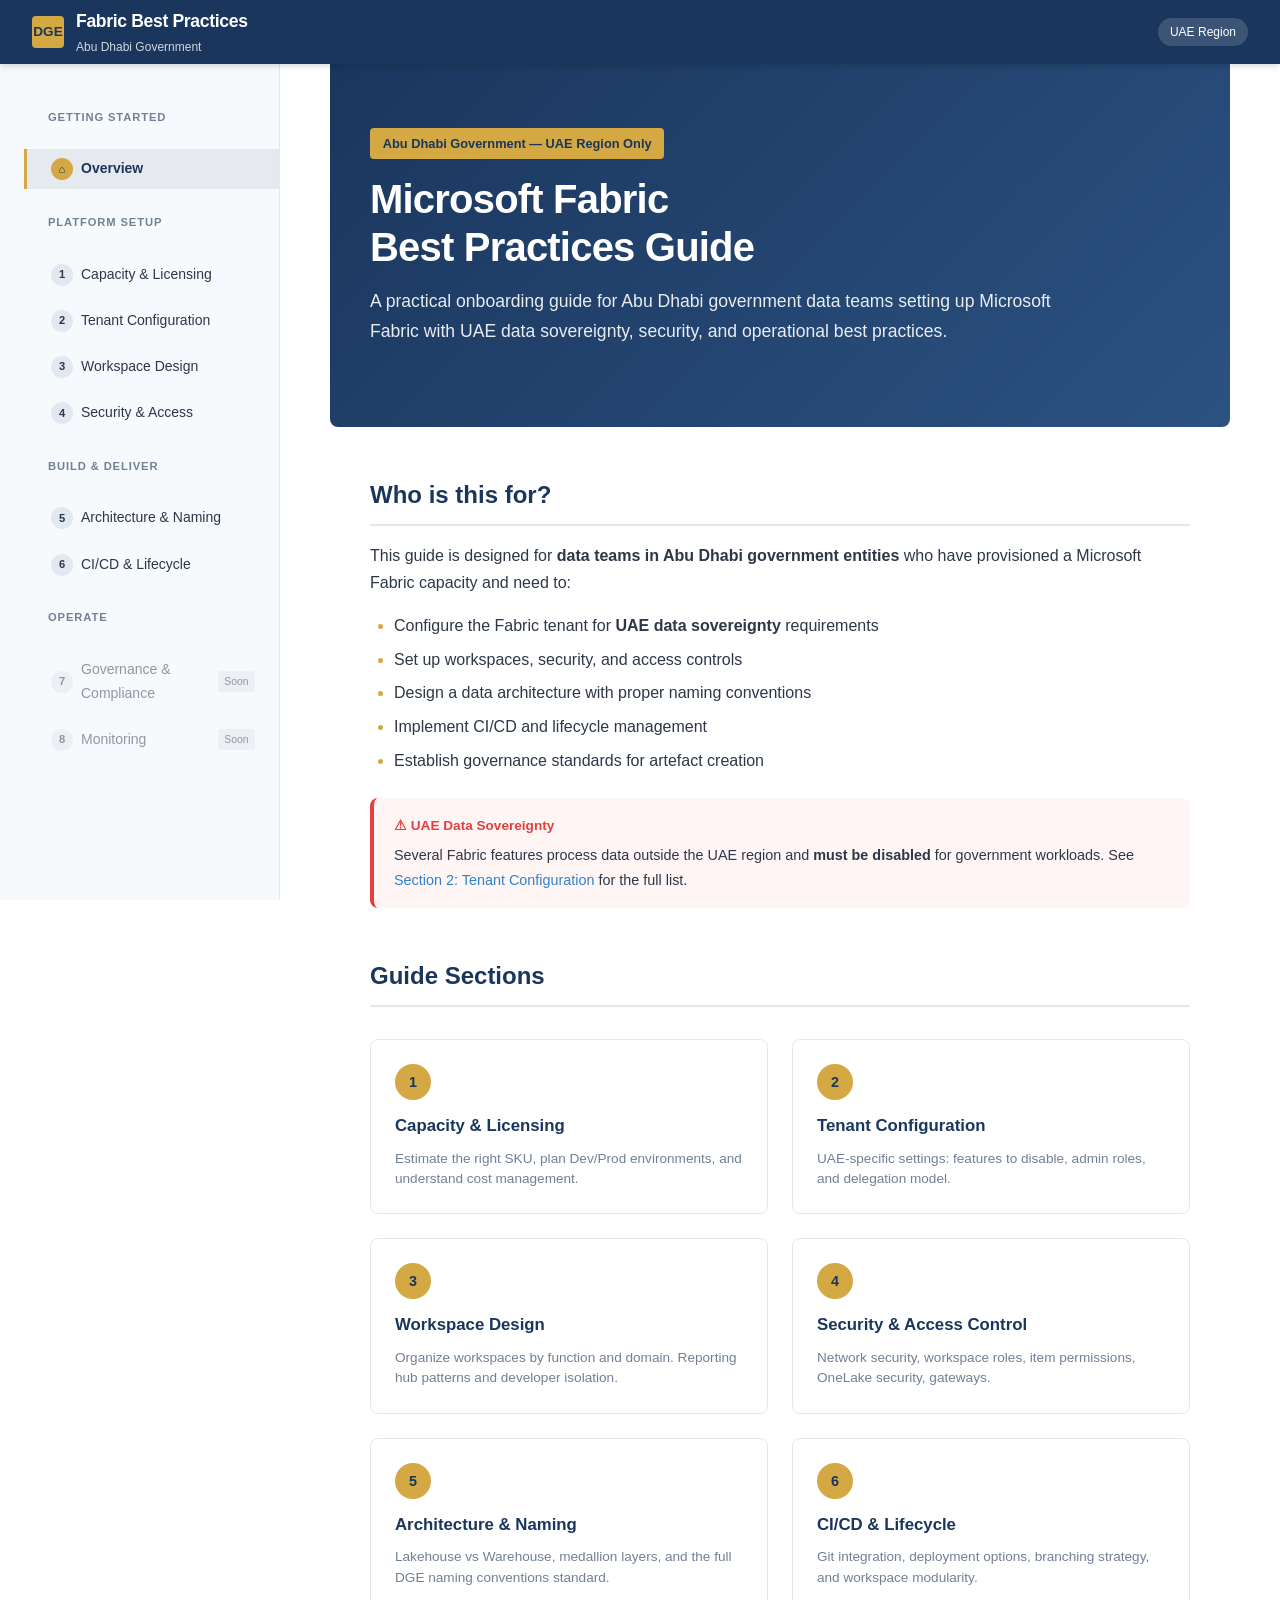
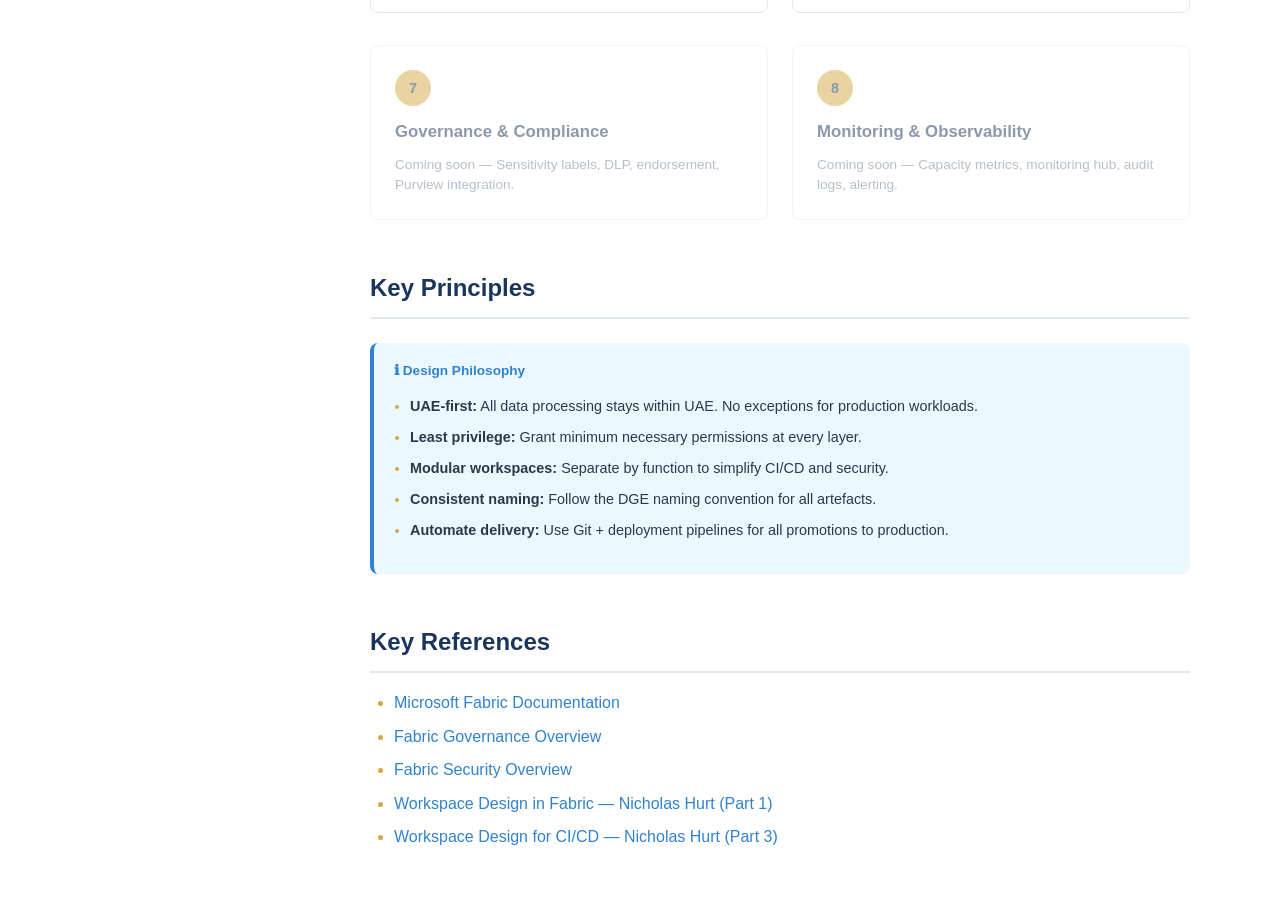
==== index.html @ be798774 "Initial commit: Fabric best practices static site" ====
<!DOCTYPE html>
<html lang="en">
<head>
    <meta charset="UTF-8">
    <meta name="viewport" content="width=device-width, initial-scale=1.0">
    <title>Microsoft Fabric Best Practices — Abu Dhabi Government</title>
    <link rel="stylesheet" href="css/style.css">
</head>
<body>
    <!-- Header -->
    <header class="site-header">
        <button class="mobile-menu-btn" onclick="toggleSidebar()" aria-label="Toggle menu">☰</button>
        <a href="index.html" class="logo">
            <div class="logo-icon">DGE</div>
            <div>
                <div class="logo-text">Fabric Best Practices</div>
                <div class="logo-subtitle">Abu Dhabi Government</div>
            </div>
        </a>
        <div class="header-right">
            <span class="header-badge">UAE Region</span>
        </div>
    </header>

    <!-- Sidebar -->
    <nav class="sidebar" id="sidebar">
        <ul class="sidebar-nav">
            <li class="sidebar-section">
                <div class="sidebar-section-title">Getting Started</div>
            </li>
            <li><a href="index.html" class="sidebar-link active">
                <span class="link-number">⌂</span> Overview
            </a></li>

            <li class="sidebar-section">
                <div class="sidebar-section-title">Platform Setup</div>
            </li>
            <li><a href="pages/capacity-planning.html" class="sidebar-link">
                <span class="link-number">1</span> Capacity & Licensing
            </a></li>
            <li><a href="pages/tenant-configuration.html" class="sidebar-link">
                <span class="link-number">2</span> Tenant Configuration
            </a></li>
            <li><a href="pages/workspace-design.html" class="sidebar-link">
                <span class="link-number">3</span> Workspace Design
            </a></li>
            <li><a href="pages/security-access.html" class="sidebar-link">
                <span class="link-number">4</span> Security & Access
            </a></li>

            <li class="sidebar-section">
                <div class="sidebar-section-title">Build & Deliver</div>
            </li>
            <li><a href="pages/data-architecture.html" class="sidebar-link">
                <span class="link-number">5</span> Architecture & Naming
            </a></li>
            <li><a href="pages/cicd.html" class="sidebar-link">
                <span class="link-number">6</span> CI/CD & Lifecycle
            </a></li>

            <li class="sidebar-section">
                <div class="sidebar-section-title">Operate</div>
            </li>
            <li><a href="#" class="sidebar-link coming-soon">
                <span class="link-number">7</span> Governance & Compliance
            </a></li>
            <li><a href="#" class="sidebar-link coming-soon">
                <span class="link-number">8</span> Monitoring
            </a></li>
        </ul>
    </nav>

    <!-- Main Content -->
    <main class="main-content">
        <div class="page-content">
            <!-- Hero -->
            <div class="hero">
                <div class="hero-badge">Abu Dhabi Government — UAE Region Only</div>
                <h1>Microsoft Fabric<br>Best Practices Guide</h1>
                <p>A practical onboarding guide for Abu Dhabi government data teams setting up Microsoft Fabric with UAE data sovereignty, security, and operational best practices.</p>
            </div>

            <!-- Context -->
            <h2>Who is this for?</h2>
            <p>This guide is designed for <strong>data teams in Abu Dhabi government entities</strong> who have provisioned a Microsoft Fabric capacity and need to:</p>
            <ul>
                <li>Configure the Fabric tenant for <strong>UAE data sovereignty</strong> requirements</li>
                <li>Set up workspaces, security, and access controls</li>
                <li>Design a data architecture with proper naming conventions</li>
                <li>Implement CI/CD and lifecycle management</li>
                <li>Establish governance standards for artefact creation</li>
            </ul>

            <div class="callout callout-danger">
                <div class="callout-title">⚠ UAE Data Sovereignty</div>
                <div class="callout-body">
                    Several Fabric features process data outside the UAE region and <strong>must be disabled</strong> for government workloads. See <a href="pages/tenant-configuration.html">Section 2: Tenant Configuration</a> for the full list.
                </div>
            </div>

            <!-- Sections -->
            <h2>Guide Sections</h2>

            <div class="card-grid">
                <a href="pages/capacity-planning.html" class="card">
                    <div class="card-number">1</div>
                    <div class="card-title">Capacity & Licensing</div>
                    <div class="card-desc">Estimate the right SKU, plan Dev/Prod environments, and understand cost management.</div>
                </a>

                <a href="pages/tenant-configuration.html" class="card">
                    <div class="card-number">2</div>
                    <div class="card-title">Tenant Configuration</div>
                    <div class="card-desc">UAE-specific settings: features to disable, admin roles, and delegation model.</div>
                </a>

                <a href="pages/workspace-design.html" class="card">
                    <div class="card-number">3</div>
                    <div class="card-title">Workspace Design</div>
                    <div class="card-desc">Organize workspaces by function and domain. Reporting hub patterns and developer isolation.</div>
                </a>

                <a href="pages/security-access.html" class="card">
                    <div class="card-number">4</div>
                    <div class="card-title">Security & Access Control</div>
                    <div class="card-desc">Network security, workspace roles, item permissions, OneLake security, gateways.</div>
                </a>

                <a href="pages/data-architecture.html" class="card">
                    <div class="card-number">5</div>
                    <div class="card-title">Architecture & Naming</div>
                    <div class="card-desc">Lakehouse vs Warehouse, medallion layers, and the full DGE naming conventions standard.</div>
                </a>

                <a href="pages/cicd.html" class="card">
                    <div class="card-number">6</div>
                    <div class="card-title">CI/CD & Lifecycle</div>
                    <div class="card-desc">Git integration, deployment options, branching strategy, and workspace modularity.</div>
                </a>
            </div>

            <div class="card-grid">
                <div class="card" style="opacity:0.5; pointer-events:none;">
                    <div class="card-number">7</div>
                    <div class="card-title">Governance & Compliance</div>
                    <div class="card-desc">Coming soon — Sensitivity labels, DLP, endorsement, Purview integration.</div>
                </div>

                <div class="card" style="opacity:0.5; pointer-events:none;">
                    <div class="card-number">8</div>
                    <div class="card-title">Monitoring & Observability</div>
                    <div class="card-desc">Coming soon — Capacity metrics, monitoring hub, audit logs, alerting.</div>
                </div>
            </div>

            <!-- Key Principles -->
            <h2>Key Principles</h2>
            <div class="callout callout-info">
                <div class="callout-title">ℹ Design Philosophy</div>
                <div class="callout-body">
                    <ul style="margin-left: 1rem;">
                        <li><strong>UAE-first:</strong> All data processing stays within UAE. No exceptions for production workloads.</li>
                        <li><strong>Least privilege:</strong> Grant minimum necessary permissions at every layer.</li>
                        <li><strong>Modular workspaces:</strong> Separate by function to simplify CI/CD and security.</li>
                        <li><strong>Consistent naming:</strong> Follow the DGE naming convention for all artefacts.</li>
                        <li><strong>Automate delivery:</strong> Use Git + deployment pipelines for all promotions to production.</li>
                    </ul>
                </div>
            </div>

            <!-- References -->
            <h2>Key References</h2>
            <ul>
                <li><a href="https://learn.microsoft.com/en-us/fabric/" target="_blank">Microsoft Fabric Documentation</a></li>
                <li><a href="https://learn.microsoft.com/en-us/fabric/governance/governance-compliance-overview" target="_blank">Fabric Governance Overview</a></li>
                <li><a href="https://learn.microsoft.com/en-us/fabric/security/security-overview" target="_blank">Fabric Security Overview</a></li>
                <li><a href="https://medium.com/microsoftazure/thoughts-on-workspace-design-in-microsoft-fabric-f99f79ac6f32" target="_blank">Workspace Design in Fabric — Nicholas Hurt (Part 1)</a></li>
                <li><a href="https://medium.com/@Nicholas_Hurt/thoughts-on-workspace-design-in-microsoft-fabric-part-3-optimizing-ci-cd-in-microsoft-fabric-a4823a432f62" target="_blank">Workspace Design for CI/CD — Nicholas Hurt (Part 3)</a></li>
            </ul>
        </div>
    </main>

    <script>
        function toggleSidebar() {
            document.getElementById('sidebar').classList.toggle('open');
        }
    </script>
</body>
</html>
---- css/style.css ----
/* ===== CSS Variables ===== */
:root {
    --primary: #1a365d;
    --primary-light: #2c5282;
    --accent: #d4a843;
    --accent-light: #e8c872;
    --bg: #ffffff;
    --bg-alt: #f7fafc;
    --bg-dark: #1a202c;
    --text: #2d3748;
    --text-light: #718096;
    --text-inverse: #ffffff;
    --border: #e2e8f0;
    --code-bg: #1e293b;
    --code-text: #e2e8f0;
    --success: #38a169;
    --danger: #e53e3e;
    --warning: #d69e2e;
    --info: #3182ce;
    --sidebar-width: 280px;
    --header-height: 64px;
    --radius: 8px;
    --shadow: 0 1px 3px rgba(0,0,0,0.1), 0 1px 2px rgba(0,0,0,0.06);
    --shadow-md: 0 4px 6px rgba(0,0,0,0.07), 0 2px 4px rgba(0,0,0,0.06);
    --shadow-lg: 0 10px 15px rgba(0,0,0,0.1), 0 4px 6px rgba(0,0,0,0.05);
    --transition: all 0.2s ease;
}

/* ===== Reset & Base ===== */
*, *::before, *::after {
    box-sizing: border-box;
    margin: 0;
    padding: 0;
}

html {
    scroll-behavior: smooth;
    font-size: 16px;
}

body {
    font-family: 'Segoe UI', -apple-system, BlinkMacSystemFont, sans-serif;
    color: var(--text);
    background: var(--bg);
    line-height: 1.7;
    -webkit-font-smoothing: antialiased;
}

/* ===== Header ===== */
.site-header {
    position: fixed;
    top: 0;
    left: 0;
    right: 0;
    height: var(--header-height);
    background: var(--primary);
    color: var(--text-inverse);
    display: flex;
    align-items: center;
    padding: 0 2rem;
    z-index: 1000;
    box-shadow: var(--shadow-md);
}

.site-header .logo {
    display: flex;
    align-items: center;
    gap: 0.75rem;
    text-decoration: none;
    color: var(--text-inverse);
}

.site-header .logo-icon {
    width: 32px;
    height: 32px;
    background: var(--accent);
    border-radius: 4px;
    display: flex;
    align-items: center;
    justify-content: center;
    font-weight: 700;
    font-size: 0.85rem;
    color: var(--primary);
}

.site-header .logo-text {
    font-size: 1.1rem;
    font-weight: 600;
    letter-spacing: -0.02em;
}

.site-header .logo-subtitle {
    font-size: 0.75rem;
    opacity: 0.8;
    font-weight: 400;
}

.header-right {
    margin-left: auto;
    display: flex;
    align-items: center;
    gap: 1rem;
}

.header-badge {
    background: rgba(255,255,255,0.15);
    padding: 0.25rem 0.75rem;
    border-radius: 20px;
    font-size: 0.75rem;
    font-weight: 500;
}

/* ===== Sidebar ===== */
.sidebar {
    position: fixed;
    top: var(--header-height);
    left: 0;
    bottom: 0;
    width: var(--sidebar-width);
    background: var(--bg-alt);
    border-right: 1px solid var(--border);
    overflow-y: auto;
    padding: 1.5rem 0;
    z-index: 900;
    transition: transform 0.3s ease;
}

.sidebar-nav {
    list-style: none;
}

.sidebar-section {
    padding: 0.5rem 1.5rem;
    margin-top: 1rem;
}

.sidebar-section:first-child {
    margin-top: 0;
}

.sidebar-section-title {
    font-size: 0.7rem;
    text-transform: uppercase;
    letter-spacing: 0.08em;
    color: var(--text-light);
    font-weight: 600;
    margin-bottom: 0.5rem;
}

.sidebar-link {
    display: flex;
    align-items: center;
    gap: 0.5rem;
    padding: 0.5rem 1.5rem;
    color: var(--text);
    text-decoration: none;
    font-size: 0.875rem;
    border-left: 3px solid transparent;
    transition: var(--transition);
}

.sidebar-link:hover {
    background: var(--border);
    color: var(--primary);
}

.sidebar-link.active {
    background: rgba(26, 54, 93, 0.08);
    color: var(--primary);
    border-left-color: var(--accent);
    font-weight: 600;
}

.sidebar-link .link-number {
    display: inline-flex;
    align-items: center;
    justify-content: center;
    width: 22px;
    height: 22px;
    background: var(--border);
    border-radius: 50%;
    font-size: 0.7rem;
    font-weight: 600;
    flex-shrink: 0;
}

.sidebar-link.active .link-number {
    background: var(--accent);
    color: var(--primary);
}

.sidebar-link.coming-soon {
    opacity: 0.5;
    pointer-events: none;
}

.sidebar-link.coming-soon::after {
    content: 'Soon';
    font-size: 0.65rem;
    background: var(--border);
    padding: 0.1rem 0.4rem;
    border-radius: 3px;
    margin-left: auto;
}

/* ===== Main Content ===== */
.main-content {
    margin-left: var(--sidebar-width);
    margin-top: var(--header-height);
    min-height: calc(100vh - var(--header-height));
}

.page-content {
    max-width: 900px;
    margin: 0 auto;
    padding: 3rem 2.5rem;
}

/* ===== Typography ===== */
h1 {
    font-size: 2.25rem;
    font-weight: 700;
    color: var(--primary);
    line-height: 1.2;
    margin-bottom: 0.5rem;
    letter-spacing: -0.02em;
}

h2 {
    font-size: 1.5rem;
    font-weight: 600;
    color: var(--primary);
    margin-top: 3rem;
    margin-bottom: 1rem;
    padding-bottom: 0.5rem;
    border-bottom: 2px solid var(--border);
}

h3 {
    font-size: 1.2rem;
    font-weight: 600;
    color: var(--primary-light);
    margin-top: 2rem;
    margin-bottom: 0.75rem;
}

h4 {
    font-size: 1rem;
    font-weight: 600;
    color: var(--text);
    margin-top: 1.5rem;
    margin-bottom: 0.5rem;
}

p {
    margin-bottom: 1rem;
}

/* ===== Page Header ===== */
.page-header {
    margin-bottom: 2.5rem;
    padding-bottom: 1.5rem;
    border-bottom: 1px solid var(--border);
}

.page-header .page-subtitle {
    font-size: 1.1rem;
    color: var(--text-light);
    margin-top: 0.5rem;
}

.page-header .page-meta {
    display: flex;
    gap: 1rem;
    margin-top: 1rem;
    font-size: 0.8rem;
    color: var(--text-light);
}

.page-meta-item {
    display: flex;
    align-items: center;
    gap: 0.3rem;
}

/* ===== Tables ===== */
.table-wrapper {
    overflow-x: auto;
    margin: 1.5rem 0;
    border-radius: var(--radius);
    box-shadow: var(--shadow);
}

table {
    width: 100%;
    border-collapse: collapse;
    font-size: 0.875rem;
}

thead th {
    background: var(--primary);
    color: var(--text-inverse);
    font-weight: 600;
    text-align: left;
    padding: 0.75rem 1rem;
    white-space: nowrap;
}

tbody td {
    padding: 0.75rem 1rem;
    border-bottom: 1px solid var(--border);
    vertical-align: top;
}

tbody tr:hover {
    background: var(--bg-alt);
}

tbody tr:last-child td {
    border-bottom: none;
}

tr.row-recommended {
    background: #ebf8ff;
    border-left: 4px solid var(--info);
}

tr.row-recommended td:first-child {
    font-weight: 700;
}

tr.row-recommended:hover {
    background: #d4edfc;
}

/* ===== Code Blocks ===== */
code {
    font-family: 'Cascadia Code', 'Fira Code', 'Consolas', monospace;
    font-size: 0.85em;
    background: var(--bg-alt);
    padding: 0.15em 0.4em;
    border-radius: 3px;
    border: 1px solid var(--border);
}

pre {
    background: var(--code-bg);
    color: var(--code-text);
    padding: 1.25rem 1.5rem;
    border-radius: var(--radius);
    overflow-x: auto;
    margin: 1.5rem 0;
    line-height: 1.6;
    box-shadow: var(--shadow);
}

pre code {
    background: none;
    padding: 0;
    border: none;
    color: inherit;
    font-size: 0.85rem;
}

/* ===== Callout Boxes ===== */
.callout {
    padding: 1rem 1.25rem;
    border-radius: var(--radius);
    margin: 1.5rem 0;
    border-left: 4px solid;
}

.callout-title {
    font-weight: 600;
    font-size: 0.85rem;
    margin-bottom: 0.4rem;
    display: flex;
    align-items: center;
    gap: 0.4rem;
}

.callout-body {
    font-size: 0.9rem;
}

.callout-info {
    background: #ebf8ff;
    border-color: var(--info);
}

.callout-info .callout-title { color: var(--info); }

.callout-warning {
    background: #fffff0;
    border-color: var(--warning);
}

.callout-warning .callout-title { color: var(--warning); }

.callout-danger {
    background: #fff5f5;
    border-color: var(--danger);
}

.callout-danger .callout-title { color: var(--danger); }

.callout-success {
    background: #f0fff4;
    border-color: var(--success);
}

.callout-success .callout-title { color: var(--success); }

/* ===== Badge ===== */
.badge {
    display: inline-block;
    padding: 0.2rem 0.5rem;
    border-radius: 3px;
    font-size: 0.7rem;
    font-weight: 600;
    text-transform: uppercase;
    letter-spacing: 0.03em;
}

.badge-disable {
    background: #fed7d7;
    color: #c53030;
}

.badge-enable {
    background: #c6f6d5;
    color: #276749;
}

.badge-review {
    background: #fefcbf;
    color: #975a16;
}

/* ===== Cards ===== */
.card-grid {
    display: grid;
    grid-template-columns: repeat(auto-fit, minmax(280px, 1fr));
    gap: 1.5rem;
    margin: 2rem 0;
}

.card {
    background: var(--bg);
    border: 1px solid var(--border);
    border-radius: var(--radius);
    padding: 1.5rem;
    transition: var(--transition);
    text-decoration: none;
    color: inherit;
}

.card:hover {
    box-shadow: var(--shadow-lg);
    border-color: var(--accent);
    transform: translateY(-2px);
}

.card-number {
    display: inline-flex;
    align-items: center;
    justify-content: center;
    width: 36px;
    height: 36px;
    background: var(--accent);
    color: var(--primary);
    border-radius: 50%;
    font-weight: 700;
    font-size: 0.9rem;
    margin-bottom: 0.75rem;
}

.card-title {
    font-size: 1.05rem;
    font-weight: 600;
    color: var(--primary);
    margin-bottom: 0.5rem;
}

.card-desc {
    font-size: 0.85rem;
    color: var(--text-light);
    line-height: 1.5;
}

/* ===== Lists ===== */
ul, ol {
    margin: 0.75rem 0 1rem 1.5rem;
}

li {
    margin-bottom: 0.4rem;
}

li::marker {
    color: var(--accent);
}

/* ===== Links ===== */
a {
    color: var(--info);
    text-decoration: none;
    transition: var(--transition);
}

a:hover {
    color: var(--primary-light);
    text-decoration: underline;
}

/* ===== Landing Page ===== */
.hero {
    background: linear-gradient(135deg, var(--primary) 0%, var(--primary-light) 100%);
    color: var(--text-inverse);
    padding: 4rem 2.5rem;
    margin: -3rem -2.5rem 3rem;
    border-radius: 0 0 var(--radius) var(--radius);
}

.hero h1 {
    color: var(--text-inverse);
    font-size: 2.5rem;
    margin-bottom: 1rem;
}

.hero p {
    font-size: 1.1rem;
    opacity: 0.9;
    max-width: 700px;
}

.hero .hero-badge {
    display: inline-block;
    background: var(--accent);
    color: var(--primary);
    padding: 0.3rem 0.8rem;
    border-radius: 4px;
    font-size: 0.8rem;
    font-weight: 600;
    margin-bottom: 1rem;
}

/* ===== Folder Tree ===== */
.folder-tree {
    background: var(--code-bg);
    color: var(--code-text);
    padding: 1.25rem 1.5rem;
    border-radius: var(--radius);
    font-family: 'Cascadia Code', 'Consolas', monospace;
    font-size: 0.85rem;
    line-height: 1.8;
    margin: 1.5rem 0;
}

.folder-tree .folder { color: #fbbf24; }
.folder-tree .file { color: #93c5fd; }
.folder-tree .comment { color: #6b7280; font-style: italic; }

/* ===== Flow Diagram ===== */
.flow-diagram {
    display: flex;
    flex-direction: column;
    align-items: center;
    gap: 0;
    margin: 1.5rem 0;
}

.flow-stage {
    width: 100%;
    border: 2px solid var(--border);
    border-radius: var(--radius);
    padding: 1.25rem 1.5rem;
    background: var(--bg);
}

.flow-stage__label {
    font-size: 0.75rem;
    font-weight: 700;
    text-transform: uppercase;
    letter-spacing: 0.05em;
    margin-bottom: 0.75rem;
    padding: 0.25rem 0.75rem;
    border-radius: 4px;
    display: inline-block;
}

.flow-stage--dev {
    border-color: #3182ce;
}

.flow-stage--dev .flow-stage__label {
    background: #ebf8ff;
    color: #2b6cb0;
}

.flow-stage--cicd {
    border-color: var(--accent);
}

.flow-stage--cicd .flow-stage__label {
    background: #fef9e7;
    color: #92600a;
}

.flow-stage--prod {
    border-color: var(--success);
}

.flow-stage--prod .flow-stage__label {
    background: #f0fff4;
    color: #276749;
}

.flow-stage__steps {
    display: flex;
    flex-wrap: wrap;
    align-items: center;
    gap: 0.4rem;
}

.flow-stage__steps--numbered {
    flex-direction: column;
    align-items: flex-start;
    gap: 0.35rem;
}

.flow-stage__steps--numbered .flow-step {
    background: var(--bg-alt);
}

.flow-step {
    background: var(--bg-alt);
    border: 1px solid var(--border);
    border-radius: 4px;
    padding: 0.3rem 0.65rem;
    font-size: 0.82rem;
    white-space: nowrap;
}

.flow-step--highlight {
    background: #ebf8ff;
    border-color: #3182ce;
    font-weight: 600;
}

.flow-arrow {
    color: var(--text-light);
    font-size: 0.9rem;
    font-weight: 700;
}

.flow-connector {
    font-size: 1.4rem;
    color: var(--text-light);
    line-height: 1;
    padding: 0.3rem 0;
}

/* ===== Responsive ===== */
.mobile-menu-btn {
    display: none;
    background: none;
    border: none;
    color: var(--text-inverse);
    font-size: 1.5rem;
    cursor: pointer;
    padding: 0.5rem;
}

@media (max-width: 1024px) {
    .sidebar {
        transform: translateX(-100%);
    }

    .sidebar.open {
        transform: translateX(0);
    }

    .main-content {
        margin-left: 0;
    }

    .mobile-menu-btn {
        display: block;
    }
}

@media (max-width: 768px) {
    .page-content {
        padding: 2rem 1.25rem;
    }

    h1 { font-size: 1.75rem; }
    h2 { font-size: 1.3rem; }

    .hero {
        padding: 2.5rem 1.25rem;
        margin: -2rem -1.25rem 2rem;
    }

    .hero h1 { font-size: 1.75rem; }

    .card-grid {
        grid-template-columns: 1fr;
    }

    table {
        font-size: 0.8rem;
    }

    thead th, tbody td {
        padding: 0.5rem 0.6rem;
    }
}

/* ===== Collapsible Details ===== */
details {
    margin: 0.75rem 0 1.5rem;
    border: 1px solid var(--border);
    border-radius: var(--radius);
    overflow: hidden;
}

details summary {
    padding: 0.6rem 1rem;
    background: var(--bg-alt);
    cursor: pointer;
    font-size: 0.85rem;
    font-weight: 500;
    color: var(--text-light);
    transition: var(--transition);
    user-select: none;
    list-style: none;
}

details summary::-webkit-details-marker {
    display: none;
}

details summary::before {
    content: '▸ ';
    font-size: 0.75rem;
    margin-right: 0.3rem;
}

details[open] summary::before {
    content: '▾ ';
}

details summary:hover {
    background: var(--border);
    color: var(--text);
}

details[open] summary {
    border-bottom: 1px solid var(--border);
    color: var(--text);
}

details pre {
    margin: 0;
    border-radius: 0;
    box-shadow: none;
}

/* ===== Utility ===== */
.text-muted { color: var(--text-light); }
.text-small { font-size: 0.85rem; }
.mt-1 { margin-top: 0.5rem; }
.mt-2 { margin-top: 1rem; }
.mt-3 { margin-top: 1.5rem; }
.mb-1 { margin-bottom: 0.5rem; }
.mb-2 { margin-bottom: 1rem; }
.mb-3 { margin-bottom: 1.5rem; }
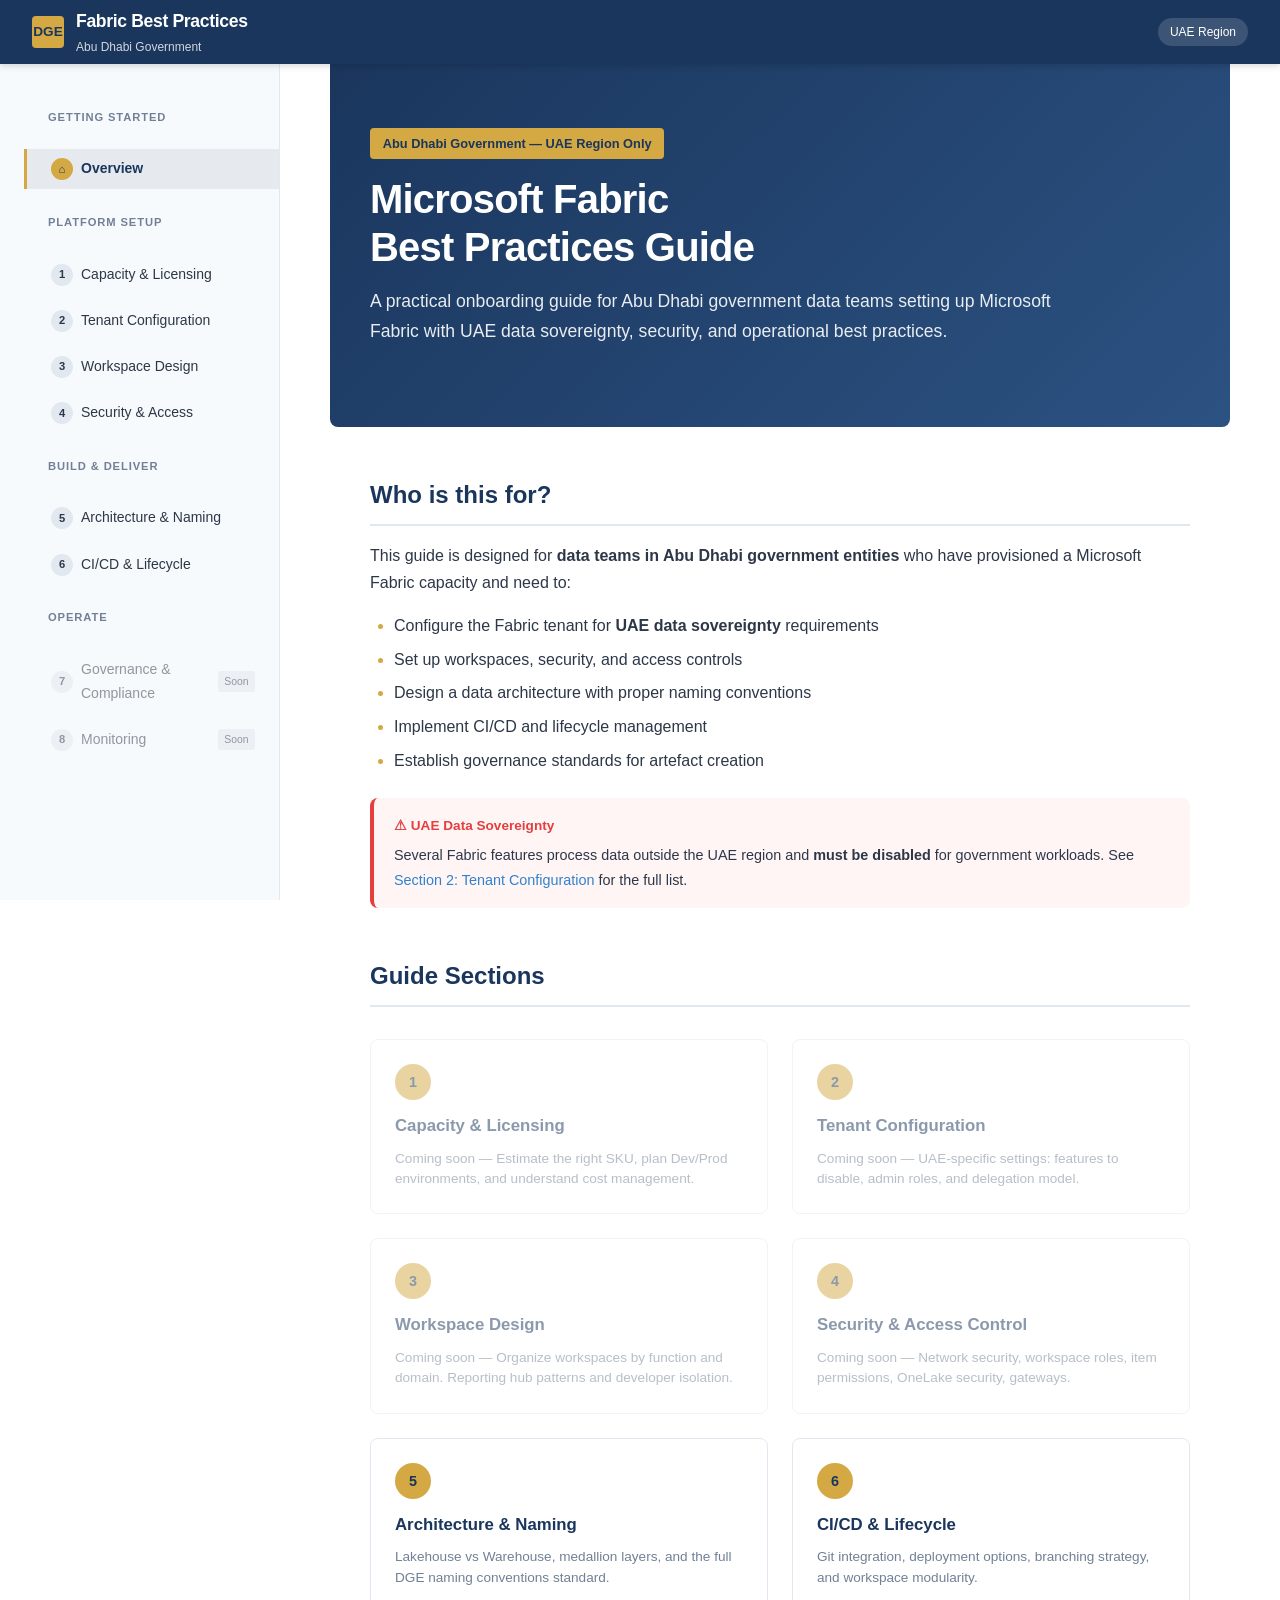
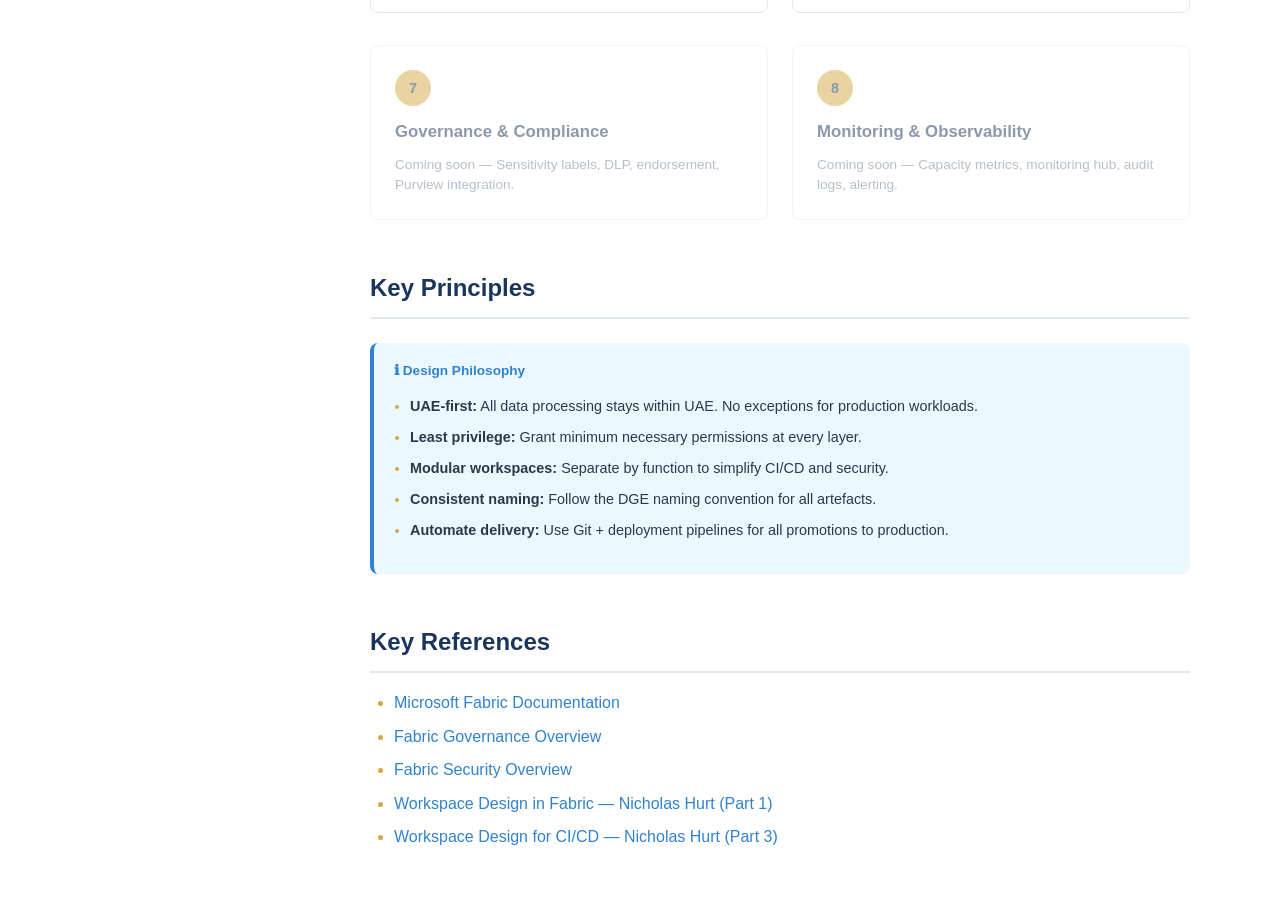
==== commit 60c18538: "Disable sections 1-4 as coming soon" ====
--- a/index.html
+++ b/index.html
@@ -102,29 +102,29 @@
             <h2>Guide Sections</h2>
 
             <div class="card-grid">
-                <a href="pages/capacity-planning.html" class="card">
+                <div class="card" style="opacity:0.5; pointer-events:none;">
                     <div class="card-number">1</div>
                     <div class="card-title">Capacity & Licensing</div>
-                    <div class="card-desc">Estimate the right SKU, plan Dev/Prod environments, and understand cost management.</div>
-                </a>
+                    <div class="card-desc">Coming soon — Estimate the right SKU, plan Dev/Prod environments, and understand cost management.</div>
+                </div>
 
-                <a href="pages/tenant-configuration.html" class="card">
+                <div class="card" style="opacity:0.5; pointer-events:none;">
                     <div class="card-number">2</div>
                     <div class="card-title">Tenant Configuration</div>
-                    <div class="card-desc">UAE-specific settings: features to disable, admin roles, and delegation model.</div>
-                </a>
+                    <div class="card-desc">Coming soon — UAE-specific settings: features to disable, admin roles, and delegation model.</div>
+                </div>
 
-                <a href="pages/workspace-design.html" class="card">
+                <div class="card" style="opacity:0.5; pointer-events:none;">
                     <div class="card-number">3</div>
                     <div class="card-title">Workspace Design</div>
-                    <div class="card-desc">Organize workspaces by function and domain. Reporting hub patterns and developer isolation.</div>
-                </a>
+                    <div class="card-desc">Coming soon — Organize workspaces by function and domain. Reporting hub patterns and developer isolation.</div>
+                </div>
 
-                <a href="pages/security-access.html" class="card">
+                <div class="card" style="opacity:0.5; pointer-events:none;">
                     <div class="card-number">4</div>
                     <div class="card-title">Security & Access Control</div>
-                    <div class="card-desc">Network security, workspace roles, item permissions, OneLake security, gateways.</div>
-                </a>
+                    <div class="card-desc">Coming soon — Network security, workspace roles, item permissions, OneLake security, gateways.</div>
+                </div>
 
                 <a href="pages/data-architecture.html" class="card">
                     <div class="card-number">5</div>
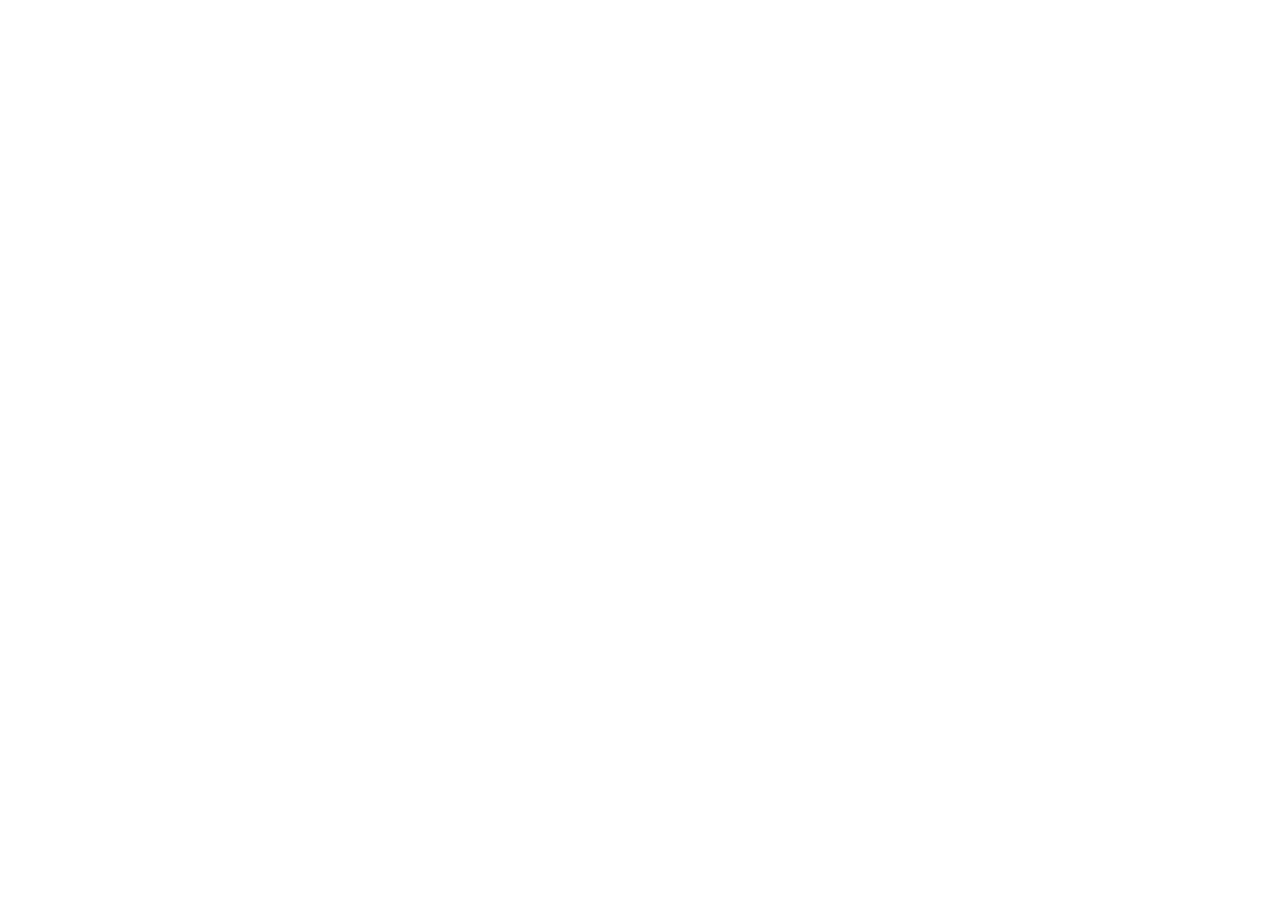
==== commit 4c5af584: "Move administration guide off root" ====
--- a/index.html
+++ b/index.html
@@ -1,189 +1,12 @@
 <!DOCTYPE html>
 <html lang="en">
 <head>
-    <meta charset="UTF-8">
-    <meta name="viewport" content="width=device-width, initial-scale=1.0">
-    <title>Microsoft Fabric Best Practices — Abu Dhabi Government</title>
-    <link rel="stylesheet" href="css/style.css">
+  <meta charset="UTF-8">
+  <meta name="viewport" content="width=device-width, initial-scale=1.0">
+  <title></title>
+  <style>
+    html, body { width: 100%; min-height: 100%; margin: 0; background: #ffffff; }
+  </style>
 </head>
-<body>
-    <!-- Header -->
-    <header class="site-header">
-        <button class="mobile-menu-btn" onclick="toggleSidebar()" aria-label="Toggle menu">☰</button>
-        <a href="index.html" class="logo">
-            <div class="logo-icon">DGE</div>
-            <div>
-                <div class="logo-text">Fabric Best Practices</div>
-                <div class="logo-subtitle">Abu Dhabi Government</div>
-            </div>
-        </a>
-        <div class="header-right">
-            <span class="header-badge">UAE Region</span>
-        </div>
-    </header>
-
-    <!-- Sidebar -->
-    <nav class="sidebar" id="sidebar">
-        <ul class="sidebar-nav">
-            <li class="sidebar-section">
-                <div class="sidebar-section-title">Getting Started</div>
-            </li>
-            <li><a href="index.html" class="sidebar-link active">
-                <span class="link-number">⌂</span> Overview
-            </a></li>
-
-            <li class="sidebar-section">
-                <div class="sidebar-section-title">Platform Setup</div>
-            </li>
-            <li><a href="pages/capacity-planning.html" class="sidebar-link">
-                <span class="link-number">1</span> Capacity & Licensing
-            </a></li>
-            <li><a href="pages/tenant-configuration.html" class="sidebar-link">
-                <span class="link-number">2</span> Tenant Configuration
-            </a></li>
-            <li><a href="pages/workspace-design.html" class="sidebar-link">
-                <span class="link-number">3</span> Workspace Design
-            </a></li>
-            <li><a href="pages/security-access.html" class="sidebar-link">
-                <span class="link-number">4</span> Security & Access
-            </a></li>
-
-            <li class="sidebar-section">
-                <div class="sidebar-section-title">Build & Deliver</div>
-            </li>
-            <li><a href="pages/data-architecture.html" class="sidebar-link">
-                <span class="link-number">5</span> Architecture & Naming
-            </a></li>
-            <li><a href="pages/cicd.html" class="sidebar-link">
-                <span class="link-number">6</span> CI/CD & Lifecycle
-            </a></li>
-
-            <li class="sidebar-section">
-                <div class="sidebar-section-title">Operate</div>
-            </li>
-            <li><a href="#" class="sidebar-link coming-soon">
-                <span class="link-number">7</span> Governance & Compliance
-            </a></li>
-            <li><a href="#" class="sidebar-link coming-soon">
-                <span class="link-number">8</span> Monitoring
-            </a></li>
-        </ul>
-    </nav>
-
-    <!-- Main Content -->
-    <main class="main-content">
-        <div class="page-content">
-            <!-- Hero -->
-            <div class="hero">
-                <div class="hero-badge">Abu Dhabi Government — UAE Region Only</div>
-                <h1>Microsoft Fabric<br>Best Practices Guide</h1>
-                <p>A practical onboarding guide for Abu Dhabi government data teams setting up Microsoft Fabric with UAE data sovereignty, security, and operational best practices.</p>
-            </div>
-
-            <!-- Context -->
-            <h2>Who is this for?</h2>
-            <p>This guide is designed for <strong>data teams in Abu Dhabi government entities</strong> who have provisioned a Microsoft Fabric capacity and need to:</p>
-            <ul>
-                <li>Configure the Fabric tenant for <strong>UAE data sovereignty</strong> requirements</li>
-                <li>Set up workspaces, security, and access controls</li>
-                <li>Design a data architecture with proper naming conventions</li>
-                <li>Implement CI/CD and lifecycle management</li>
-                <li>Establish governance standards for artefact creation</li>
-            </ul>
-
-            <div class="callout callout-danger">
-                <div class="callout-title">⚠ UAE Data Sovereignty</div>
-                <div class="callout-body">
-                    Several Fabric features process data outside the UAE region and <strong>must be disabled</strong> for government workloads. See <a href="pages/tenant-configuration.html">Section 2: Tenant Configuration</a> for the full list.
-                </div>
-            </div>
-
-            <!-- Sections -->
-            <h2>Guide Sections</h2>
-
-            <div class="card-grid">
-                <div class="card" style="opacity:0.5; pointer-events:none;">
-                    <div class="card-number">1</div>
-                    <div class="card-title">Capacity & Licensing</div>
-                    <div class="card-desc">Coming soon — Estimate the right SKU, plan Dev/Prod environments, and understand cost management.</div>
-                </div>
-
-                <div class="card" style="opacity:0.5; pointer-events:none;">
-                    <div class="card-number">2</div>
-                    <div class="card-title">Tenant Configuration</div>
-                    <div class="card-desc">Coming soon — UAE-specific settings: features to disable, admin roles, and delegation model.</div>
-                </div>
-
-                <div class="card" style="opacity:0.5; pointer-events:none;">
-                    <div class="card-number">3</div>
-                    <div class="card-title">Workspace Design</div>
-                    <div class="card-desc">Coming soon — Organize workspaces by function and domain. Reporting hub patterns and developer isolation.</div>
-                </div>
-
-                <div class="card" style="opacity:0.5; pointer-events:none;">
-                    <div class="card-number">4</div>
-                    <div class="card-title">Security & Access Control</div>
-                    <div class="card-desc">Coming soon — Network security, workspace roles, item permissions, OneLake security, gateways.</div>
-                </div>
-
-                <a href="pages/data-architecture.html" class="card">
-                    <div class="card-number">5</div>
-                    <div class="card-title">Architecture & Naming</div>
-                    <div class="card-desc">Lakehouse vs Warehouse, medallion layers, and the full DGE naming conventions standard.</div>
-                </a>
-
-                <a href="pages/cicd.html" class="card">
-                    <div class="card-number">6</div>
-                    <div class="card-title">CI/CD & Lifecycle</div>
-                    <div class="card-desc">Git integration, deployment options, branching strategy, and workspace modularity.</div>
-                </a>
-            </div>
-
-            <div class="card-grid">
-                <div class="card" style="opacity:0.5; pointer-events:none;">
-                    <div class="card-number">7</div>
-                    <div class="card-title">Governance & Compliance</div>
-                    <div class="card-desc">Coming soon — Sensitivity labels, DLP, endorsement, Purview integration.</div>
-                </div>
-
-                <div class="card" style="opacity:0.5; pointer-events:none;">
-                    <div class="card-number">8</div>
-                    <div class="card-title">Monitoring & Observability</div>
-                    <div class="card-desc">Coming soon — Capacity metrics, monitoring hub, audit logs, alerting.</div>
-                </div>
-            </div>
-
-            <!-- Key Principles -->
-            <h2>Key Principles</h2>
-            <div class="callout callout-info">
-                <div class="callout-title">ℹ Design Philosophy</div>
-                <div class="callout-body">
-                    <ul style="margin-left: 1rem;">
-                        <li><strong>UAE-first:</strong> All data processing stays within UAE. No exceptions for production workloads.</li>
-                        <li><strong>Least privilege:</strong> Grant minimum necessary permissions at every layer.</li>
-                        <li><strong>Modular workspaces:</strong> Separate by function to simplify CI/CD and security.</li>
-                        <li><strong>Consistent naming:</strong> Follow the DGE naming convention for all artefacts.</li>
-                        <li><strong>Automate delivery:</strong> Use Git + deployment pipelines for all promotions to production.</li>
-                    </ul>
-                </div>
-            </div>
-
-            <!-- References -->
-            <h2>Key References</h2>
-            <ul>
-                <li><a href="https://learn.microsoft.com/en-us/fabric/" target="_blank">Microsoft Fabric Documentation</a></li>
-                <li><a href="https://learn.microsoft.com/en-us/fabric/governance/governance-compliance-overview" target="_blank">Fabric Governance Overview</a></li>
-                <li><a href="https://learn.microsoft.com/en-us/fabric/security/security-overview" target="_blank">Fabric Security Overview</a></li>
-                <li><a href="https://medium.com/microsoftazure/thoughts-on-workspace-design-in-microsoft-fabric-f99f79ac6f32" target="_blank">Workspace Design in Fabric — Nicholas Hurt (Part 1)</a></li>
-                <li><a href="https://medium.com/@Nicholas_Hurt/thoughts-on-workspace-design-in-microsoft-fabric-part-3-optimizing-ci-cd-in-microsoft-fabric-a4823a432f62" target="_blank">Workspace Design for CI/CD — Nicholas Hurt (Part 3)</a></li>
-            </ul>
-        </div>
-    </main>
-
-    <script>
-        function toggleSidebar() {
-            document.getElementById('sidebar').classList.toggle('open');
-        }
-    </script>
-</body>
+<body></body>
 </html>
